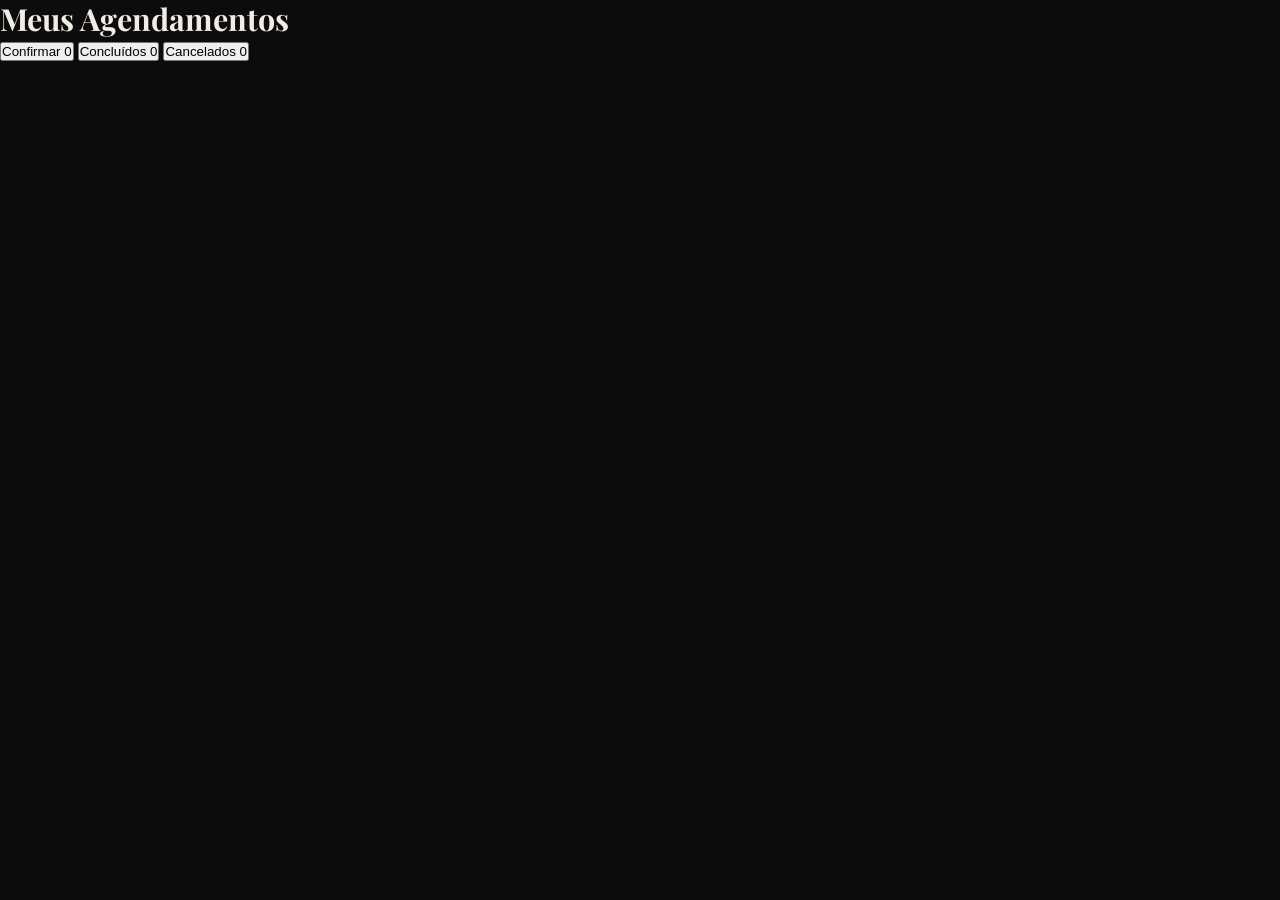
==== HTML/agendamentos.html @ f05bb77d "Add files via upload" ====
<!DOCTYPE html>
<html lang="pt-BR">
<head>
    <meta charset="UTF-8">
    <meta name="viewport" content="width=device-width, initial-scale=1">
    <link rel="icon" href="../IMG/logo.svg">
    <link href="https://fonts.googleapis.com/css2?family=Inter:wght@400;600;700&family=Playfair+Display:wght@600;700&display=swap" rel="stylesheet">
    <link rel="stylesheet" href="../CSS/base.css">
    <link rel="stylesheet" href="../CSS/componentes.css">
    <link rel="stylesheet" href="../CSS/paginas.css">
    <script src="../JAVASCRIPT/tema.js"></script>
    <title>Meus Agendamentos | Monarca Barber</title>
    <meta name="description" content="Confirme e acompanhe seus agendamentos na Monarca Barber.">
</head>
<body data-pagina="agendamentos" data-protegida="1">
    <main class="coluna">
        <h1>Meus Agendamentos</h1>
        <div class="numeros" id="resumo-topo"></div>

        <div class="abas-lojas" role="tablist">
            <button role="tab" data-aba="confirmar" aria-controls="true">Confirmar <span class="contador" id="contador-confirmar">0</span></button>
            <button role="tab" data-aba="concluidos" aria-controls="true">Concluídos <span class="contador" id="contador-concluidos">0</span></button>
            <button role="tab" data-aba="cancelados" aria-controls="true">Cancelados <span class="contador" id="contador-cancelados">0</span></button>
        </div>
        <section id="painel-confirmar"></section>
        <section id="painel-concluidos" hidden></section>
    </main>
    <script src="../JAVASCRIPT/armazenamento.js"></script>
    <script src="../JAVASCRIPT/dados.js"></script>
    <script src="../JAVASCRIPT/auth.js"></script>
    <script src="../JAVASCRIPT/topo.js"></script>
    <script src="../JAVASCRIPT/nav.js"></script>
    <script src="../JAVASCRIPT/agendamentos.js"></script>
</body>
</html>
---- CSS/base.css ----
/* ===== Base.css -> cores, reset, textos e formulários ===== */

/* Cores do tema escuro (Padrão). */
:root{
  --fundo:#0C0C0D; --fundo2: #232326; --superficie: #18181A; --texto: #F2EDE4; --texto-suave: #A9A398;
  --dourado:#C9A24B; --dourado-escuro: #8E5F26; --vinho: #7A1F2B; --verde: #1F7A4D;
  --borda: rgba(255,255,255,.12); --sombra:0 6px 18px rgba(0,0,0,.45);
}
/* Cores do tema claro. */
[data-theme="light"]{
  --fundo:#FAF7F0; --fundo2:#EFE9DA; --superficie:#FFFFFF; --texto:#1C1C1E; --texto-suave:#5A5348;
  --dourado:#A8801F; --dourado-escuro:#6F5413; --borda:rgba(0,0,0,.14); --sombra:.0 6px 18px rgba(0,0,0,.14);
}

/* Reset: tira as margens padrão do navegador e define box-sizing para border-box */
*{box-sizing:border-box;margin:0;padding:0;}
html{scroll-behavior:smooth} /* deixa mais suave na hora de rolar a tela */
body{font-family:Inter, system-ui, sans-serif; background:var(--fundo); color:var(--texto); line-height:1.6; padding-bottom:96px; transition:background .3s, color .3s;} 
/* Plano A, B e C de fontes, cor de fundo, cor da letra, a altura de cada linha, barra de baixo não cobrir o final da página e fazer a troca de cor ser suave */

/* Textos */
h1, h2, h3{font-family: 'Playfair display', Georgia, serif; line-height:1.25} /* aqui eu tô basicamente dizendo como cada um deve ser exibido: como por exemplo a fonte, o tamanho, a proporção máxima, etc */
h1{font-size:1.9rem}
h2{font-size:1.4rem;margin-bottom:14px}
h3{font: size 1.05rem;}
a{color:var(--dourado)}
img{max-width:100%; display:block}
.suave{color:var(--texto-suave)}
.centro{text-align:center}
:focus-visible{outline:3px solid var(--dourado); outline-offset:2px}

/* Formulários */
label{display:block; text-align:left; font-weight: 600; margin:14px 0 6px} /* Aqui serve para estilizar as etiquetas dos campos de formulário: usei o block para ocupar a linha inteira, alinho o texto à esquerda, adicionei um "semi-negrito" e os 3 últimos atalhos servem para adicionar espaçamentos */
input{width: 100%; min-height: 46px; padding:0 14px; border-radius: 10px; border: 2px solid var(--borda); background:var(--fundo); color:var(--texto); font: inherit} /* Aqui eu tô estilizando todos os campos de digitar do site: 
Coloquei para o campo ocupar toda a largura da caixa onde está, a altura mínima, o espaço interno (entre a borda e o texto digitado), arredondar os cantos, a borda, a cor dentro do campo, a cor do texto e mandei o campo copiar a fonte, o tamanho e o peso do elemento onde ele está para ficar igual ao resto do site. */
.erro{display:block; text-align: left; color:#ff7b7b; font-size:.85rem; min-height:1.2em; margin-top: 4px} /* Isso dq serve basicamente para configurar a mensagem de erro quando você coloca um email ou senha inválidos e conversa diretamente com o login.js e o login.html*/
[data-theme="light"] .erro{color:#b3261e} /* e por final, só pra mudar a cor do erro dependendo de qual tema estiver ativo */
---- CSS/componentes.css ----
/* ===== Componentes: peças usadas em várias partes do site ===== */

/* ===== Botão principal: gradientes dourado, borda e brilho ===== */

.bnt{display:inline-flex;align-items:center;justify-content:center;gap:8px;min-height:46px;padding:0 24px;border: 2px solid var(--dourado-escuro);background:linear-gradient(180deg,#E8C772,#C9A24B);color:#1A1306;font:inherit;font-weight:700;cursor:pointer;text-decoration:none;box-shadow:0 4px 16px rgba(201,162,75,.35);transition:transform .15s,box-shadow .15s}
/* esse .bnt eu estou configurando praticamente tudo: alinhamento, tamanho, espaçamento, borda, cores, fonte, cursor, sombra e animação. Qlqr elemento que tiver a class="bnt" ira receber essas configs */
.bnt-hover{transform:translateY(-2px);box-shadow:0 6px 18px rgba(201,162,75,.5)}
/* aqui é a animação do botão, quando o mouse passa por cima, ele sobe 2px e a sombra aumenta */
.bnt:active{transform:translateY(1px)}
.bnt-vinho{background:linear-gradient(180deg,#A12F3F, var(--vinho));border-color:#4D1219;color:#fff;box-shadow:0 4px 14px rgba(122,31,43,.4);}
.bnt-contorno{background:transparent;color:var(--dourado);border-color:var(--dourado);box-shadow:none}
.bnt-pequeno{min-height:38px;padding:0 16px;font-size:.9rem}
.bnt-icone{display:inline-flex;align-items:center;justify-content:center;width:44px;height:44px;border-radius:50%;border:1px solid var(--borda);background:var(--superficie);color:var(--texto);cursor:pointer;font-size:1.1rem}
.bnt-icone svg{width:20px;height:20px;}
.bnt-icone:hover{border-color:var(--dourado)}

/* Topo: Logo, links, tema e botão de usuário */
.topo{position:sticky;top:0;z-index:50;display:flex;align-items:center;justify-content:space-between;gap:14px;padding:10px 24px;background:var(--fundo);border-bottom:1px solid var(--borda)}
.topo-esquerda{display:flex;align-items:center;gap:28px}
.logo{display:flex;align-items:center;gap:8px;font:700 1.1rem 'Playfair Display', Georgia, serif;color:var(--dourado);text-decoration:none}
.logo svg{width:30px;height:30px}
.topo-links{display:none;gap:22px}
.topo-links a{color:var(--texto);text-decoration:none;font-size:.95rem;padding: 6px 0;border-bottom:2px solid transparent}
.topo-links a:hover,.topo-links a[aria-current="page"]{border-color:var(--dourado)}
@media(min-width: 768px){.topo-links{display:flex}}
.acoes{display:flex;gap:10px;align-items:center}
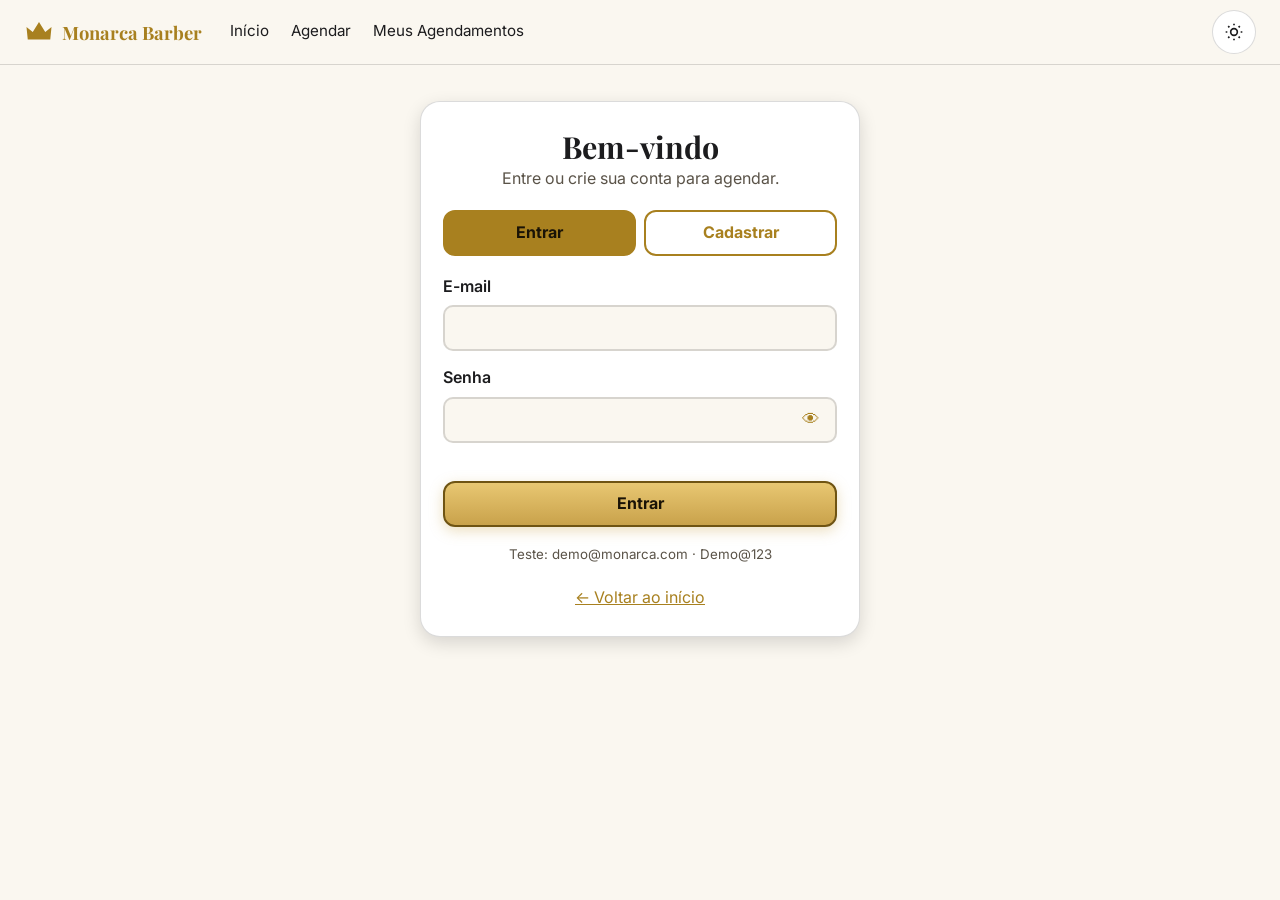
==== commit 34a52898: "Remove painel admin e conta demo, adiciona páginas e imagens" ====
--- a/HTML/agendamentos.html
+++ b/HTML/agendamentos.html
@@ -2,7 +2,7 @@
 <html lang="pt-BR">
 <head>
     <meta charset="UTF-8">
-    <meta name="viewport" content="width=device-width, initial-scale=1">
+    <meta name="viewport" content="width=device-width, initial-scale=1, viewport-fit=cover">
     <link rel="icon" href="../IMG/logo.svg">
     <link href="https://fonts.googleapis.com/css2?family=Inter:wght@400;600;700&family=Playfair+Display:wght@600;700&display=swap" rel="stylesheet">
     <link rel="stylesheet" href="../CSS/base.css">
@@ -32,4 +32,4 @@
     <script src="../JAVASCRIPT/nav.js"></script>
     <script src="../JAVASCRIPT/agendamentos.js"></script>
 </body>
-</html>+</html>
--- a/CSS/base.css
+++ b/CSS/base.css
@@ -1,37 +1,36 @@
-/* ===== Base.css -> cores, reset, textos e formulários ===== */
+/* ===== BASE: cores, reset, textos e formulários ===== */
 
-/* Cores do tema escuro (Padrão). */
+/* Cores do tema escuro (padrão). Para mudar uma cor do site inteiro, mude aqui */
 :root{
-  --fundo:#0C0C0D; --fundo2: #232326; --superficie: #18181A; --texto: #F2EDE4; --texto-suave: #A9A398;
-  --dourado:#C9A24B; --dourado-escuro: #8E5F26; --vinho: #7A1F2B; --verde: #1F7A4D;
-  --borda: rgba(255,255,255,.12); --sombra:0 6px 18px rgba(0,0,0,.45);
+  --fundo:#0C0C0D; --fundo2:#232326; --superficie:#18181A; --texto:#F2EDE4; --texto-suave:#A9A398;
+  --dourado:#C9A24B; --dourado-escuro:#8E6F26; --vinho:#7A1F2B; --verde:#1F7A4D;
+  --borda:rgba(255,255,255,.12); --sombra:0 6px 18px rgba(0,0,0,.45);
 }
-/* Cores do tema claro. */
+/* Cores do tema claro: o JavaScript só troca o data-theme e estas cores entram no lugar */
 [data-theme="light"]{
   --fundo:#FAF7F0; --fundo2:#EFE9DA; --superficie:#FFFFFF; --texto:#1C1C1E; --texto-suave:#5A5348;
-  --dourado:#A8801F; --dourado-escuro:#6F5413; --borda:rgba(0,0,0,.14); --sombra:.0 6px 18px rgba(0,0,0,.14);
+  --dourado:#A8801F; --dourado-escuro:#6F5413; --borda:rgba(0,0,0,.14); --sombra:0 6px 18px rgba(0,0,0,.14);
 }
 
-/* Reset: tira as margens padrão do navegador e define box-sizing para border-box */
-*{box-sizing:border-box;margin:0;padding:0;}
-html{scroll-behavior:smooth} /* deixa mais suave na hora de rolar a tela */
-body{font-family:Inter, system-ui, sans-serif; background:var(--fundo); color:var(--texto); line-height:1.6; padding-bottom:96px; transition:background .3s, color .3s;} 
-/* Plano A, B e C de fontes, cor de fundo, cor da letra, a altura de cada linha, barra de baixo não cobrir o final da página e fazer a troca de cor ser suave */
+/* Reset: tira as margens padrão do navegador */
+*{box-sizing:border-box;margin:0;padding:0}
+html{scroll-behavior:smooth}
+body{font-family:Inter,system-ui,sans-serif;background:var(--fundo);color:var(--texto);line-height:1.6;padding-bottom:96px;transition:background .3s,color .3s}
 
 /* Textos */
-h1, h2, h3{font-family: 'Playfair display', Georgia, serif; line-height:1.25} /* aqui eu tô basicamente dizendo como cada um deve ser exibido: como por exemplo a fonte, o tamanho, a proporção máxima, etc */
+h1,h2,h3{font-family:'Playfair Display',Georgia,serif;line-height:1.25}
 h1{font-size:1.9rem}
 h2{font-size:1.4rem;margin-bottom:14px}
-h3{font: size 1.05rem;}
+h3{font-size:1.05rem}
 a{color:var(--dourado)}
-img{max-width:100%; display:block}
+img{max-width:100%;display:block}
 .suave{color:var(--texto-suave)}
 .centro{text-align:center}
-:focus-visible{outline:3px solid var(--dourado); outline-offset:2px}
+:focus-visible{outline:3px solid var(--dourado);outline-offset:2px}
 
 /* Formulários */
-label{display:block; text-align:left; font-weight: 600; margin:14px 0 6px} /* Aqui serve para estilizar as etiquetas dos campos de formulário: usei o block para ocupar a linha inteira, alinho o texto à esquerda, adicionei um "semi-negrito" e os 3 últimos atalhos servem para adicionar espaçamentos */
-input{width: 100%; min-height: 46px; padding:0 14px; border-radius: 10px; border: 2px solid var(--borda); background:var(--fundo); color:var(--texto); font: inherit} /* Aqui eu tô estilizando todos os campos de digitar do site: 
-Coloquei para o campo ocupar toda a largura da caixa onde está, a altura mínima, o espaço interno (entre a borda e o texto digitado), arredondar os cantos, a borda, a cor dentro do campo, a cor do texto e mandei o campo copiar a fonte, o tamanho e o peso do elemento onde ele está para ficar igual ao resto do site. */
-.erro{display:block; text-align: left; color:#ff7b7b; font-size:.85rem; min-height:1.2em; margin-top: 4px} /* Isso dq serve basicamente para configurar a mensagem de erro quando você coloca um email ou senha inválidos e conversa diretamente com o login.js e o login.html*/
-[data-theme="light"] .erro{color:#b3261e} /* e por final, só pra mudar a cor do erro dependendo de qual tema estiver ativo */
+label{display:block;text-align:left;font-weight:600;margin:14px 0 6px}
+input{width:100%;min-height:46px;padding:0 14px;border-radius:10px;border:2px solid var(--borda);background:var(--fundo);color:var(--texto);font:inherit}
+input:focus{border-color:var(--dourado);outline:none}
+.erro{display:block;text-align:left;color:#ff7b7b;font-size:.85rem;min-height:1.2em;margin-top:4px}
+[data-theme="light"] .erro{color:#b3261e}
--- a/CSS/componentes.css
+++ b/CSS/componentes.css
@@ -1,27 +1,52 @@
-/* ===== Componentes: peças usadas em várias partes do site ===== */
+/* ===== COMPONENTES: peças usadas em várias páginas ===== */
 
-/* ===== Botão principal: gradientes dourado, borda e brilho ===== */
+/* Botão principal: gradiente dourado, borda e brilho */
+.btn{display:inline-flex;align-items:center;justify-content:center;gap:8px;min-height:46px;padding:0 24px;border-radius:12px;border:2px solid var(--dourado-escuro);background:linear-gradient(180deg,#E8C772,#C9A24B);color:#1A1306;font:inherit;font-weight:700;cursor:pointer;text-decoration:none;box-shadow:0 4px 14px rgba(201,162,75,.35);transition:transform .15s,box-shadow .15s}
+.btn:hover{transform:translateY(-2px);box-shadow:0 6px 18px rgba(201,162,75,.5)}
+.btn:active{transform:translateY(1px)}
+.btn-vinho{background:linear-gradient(180deg,#A12F3F,var(--vinho));border-color:#4D1219;color:#fff;box-shadow:0 4px 14px rgba(122,31,43,.4)}
+.btn-contorno{background:transparent;color:var(--dourado);border-color:var(--dourado);box-shadow:none}
+.btn-pequeno{min-height:38px;padding:0 16px;font-size:.9rem}
+.btn-icone{display:inline-flex;align-items:center;justify-content:center;width:44px;height:44px;border-radius:50%;border:1px solid var(--borda);background:var(--superficie);color:var(--texto);cursor:pointer;font-size:1.1rem}
+.btn-icone svg{width:20px;height:20px}
+.btn-icone:hover{border-color:var(--dourado)}
 
-.bnt{display:inline-flex;align-items:center;justify-content:center;gap:8px;min-height:46px;padding:0 24px;border: 2px solid var(--dourado-escuro);background:linear-gradient(180deg,#E8C772,#C9A24B);color:#1A1306;font:inherit;font-weight:700;cursor:pointer;text-decoration:none;box-shadow:0 4px 16px rgba(201,162,75,.35);transition:transform .15s,box-shadow .15s}
-/* esse .bnt eu estou configurando praticamente tudo: alinhamento, tamanho, espaçamento, borda, cores, fonte, cursor, sombra e animação. Qlqr elemento que tiver a class="bnt" ira receber essas configs */
-.bnt-hover{transform:translateY(-2px);box-shadow:0 6px 18px rgba(201,162,75,.5)}
-/* aqui é a animação do botão, quando o mouse passa por cima, ele sobe 2px e a sombra aumenta */
-.bnt:active{transform:translateY(1px)}
-.bnt-vinho{background:linear-gradient(180deg,#A12F3F, var(--vinho));border-color:#4D1219;color:#fff;box-shadow:0 4px 14px rgba(122,31,43,.4);}
-.bnt-contorno{background:transparent;color:var(--dourado);border-color:var(--dourado);box-shadow:none}
-.bnt-pequeno{min-height:38px;padding:0 16px;font-size:.9rem}
-.bnt-icone{display:inline-flex;align-items:center;justify-content:center;width:44px;height:44px;border-radius:50%;border:1px solid var(--borda);background:var(--superficie);color:var(--texto);cursor:pointer;font-size:1.1rem}
-.bnt-icone svg{width:20px;height:20px;}
-.bnt-icone:hover{border-color:var(--dourado)}
-
-/* Topo: Logo, links, tema e botão de usuário */
+/* Topo: logo, links, tema e botão do usuário */
 .topo{position:sticky;top:0;z-index:50;display:flex;align-items:center;justify-content:space-between;gap:14px;padding:10px 24px;background:var(--fundo);border-bottom:1px solid var(--borda)}
 .topo-esquerda{display:flex;align-items:center;gap:28px}
-.logo{display:flex;align-items:center;gap:8px;font:700 1.1rem 'Playfair Display', Georgia, serif;color:var(--dourado);text-decoration:none}
+.logo{display:flex;align-items:center;gap:8px;font:700 1.15rem 'Playfair Display',Georgia,serif;color:var(--dourado);text-decoration:none}
 .logo svg{width:30px;height:30px}
 .topo-links{display:none;gap:22px}
-.topo-links a{color:var(--texto);text-decoration:none;font-size:.95rem;padding: 6px 0;border-bottom:2px solid transparent}
+.topo-links a{color:var(--texto);text-decoration:none;font-size:.95rem;padding:6px 0;border-bottom:2px solid transparent}
 .topo-links a:hover,.topo-links a[aria-current="page"]{border-color:var(--dourado)}
-@media(min-width: 768px){.topo-links{display:flex}}
+@media(min-width:760px){.topo-links{display:flex}}
 .acoes{display:flex;gap:10px;align-items:center}
 
+/* Botão do usuário em formato de pílula (com avatar) */
+.pilula{display:inline-flex;align-items:center;gap:8px;min-height:46px;padding:4px 18px 4px 6px;border-radius:30px;border:1px solid var(--borda);background:var(--superficie);color:var(--texto);font:inherit;font-weight:600;text-decoration:none;cursor:pointer}
+.pilula:hover{border-color:var(--dourado)}
+.avatar{display:grid;place-items:center;width:36px;height:36px;border-radius:50%;background:var(--dourado);color:#1A1306;font-weight:700}
+.dropdown{position:relative}
+.dropdown-lista{display:none;position:absolute;right:0;top:100%;margin-top:8px;min-width:170px;background:var(--superficie);border:1px solid var(--borda);border-radius:12px;box-shadow:var(--sombra);overflow:hidden}
+.dropdown.aberto .dropdown-lista{display:block}
+.dropdown-lista a,.dropdown-lista button{display:block;width:100%;padding:12px 16px;background:none;border:0;color:var(--texto);text-align:left;text-decoration:none;font:inherit;cursor:pointer}
+.dropdown-lista a:hover,.dropdown-lista button:hover{background:var(--fundo2)}
+
+/* Moldura de foto: sem arquivo na pasta IMG, a moldura fica vazia */
+.foto-box{position:relative;width:100%;aspect-ratio:4/3;border-radius:14px;border:2px solid var(--borda);background:var(--fundo2);overflow:hidden}
+.foto-box img{width:100%;height:100%;object-fit:cover}
+.chip{display:inline-block;padding:8px 16px;border-radius:20px;background:var(--fundo2);font-size:.9rem}
+.estrelas{color:var(--dourado);letter-spacing:2px}
+
+/* Aviso (toast) */
+.aviso{position:fixed;left:50%;bottom:110px;transform:translateX(-50%);background:var(--superficie);border:2px solid var(--dourado);padding:12px 20px;border-radius:12px;box-shadow:var(--sombra);z-index:90}
+
+/* Barra flutuante com 3 abas (criada pelo nav.js) */
+.barra{position:fixed;z-index:60;bottom:0;left:0;right:0;display:flex;justify-content:space-around;background:var(--superficie);border-top:1px solid var(--dourado);padding:6px 0 calc(6px + env(safe-area-inset-bottom))}
+.barra a{display:flex;flex-direction:column;align-items:center;min-height:48px;padding:6px 18px;border-radius:12px;font-size:.75rem;color:var(--texto);text-decoration:none}
+.barra svg{width:22px;height:22px}
+.barra a[aria-current="page"]{background:var(--dourado);color:#1A1306;font-weight:700}
+@media(min-width:800px){.barra{left:50%;right:auto;transform:translateX(-50%);bottom:18px;gap:6px;padding:6px 10px;border:1px solid var(--dourado);border-radius:40px;box-shadow:var(--sombra)}.barra a{border-radius:30px}}
+
+/* Quem pediu menos movimento no sistema não vê animações */
+@media(prefers-reduced-motion:reduce){*{transition:none!important;animation:none!important;scroll-behavior:auto!important}}
--- a/CSS/paginas.css
+++ b/CSS/paginas.css
@@ -0,0 +1,106 @@
+/* ===== PÁGINAS: estilos de cada tela ===== */
+
+/* INÍCIO: duas colunas no computador (conteúdo + cartão lateral), uma coluna no celular */
+.pagina{display:grid;gap:28px;max-width:1100px;margin:0 auto;padding:28px 20px}
+@media(min-width:900px){.pagina{grid-template-columns:minmax(0,2fr) minmax(0,1fr);align-items:start}}
+
+/* Cabeçalho da barbearia: logo redonda, nome, nota e botão de agendar */
+.cabecalho-loja{display:flex;align-items:center;gap:14px;flex-wrap:wrap;margin-bottom:20px}
+.logo-redondo{display:grid;place-items:center;width:58px;height:58px;border-radius:50%;border:3px solid var(--dourado);background:var(--superficie);color:var(--dourado)}
+.logo-redondo svg{width:30px;height:30px}
+.cabecalho-loja .btn{margin-left:auto}
+.selo{display:inline-block;margin-bottom:18px;padding:6px 16px;border-radius:20px;background:var(--fundo2);border:1px solid var(--dourado);color:var(--dourado);font-size:.9rem;font-weight:600}
+
+/* Galeria de cima: 1 foto grande à esquerda e 2 menores à direita */
+.galeria-topo{display:grid;grid-template-columns:2fr 1fr;grid-template-rows:1fr 1fr;gap:10px;height:clamp(240px,42vw,440px);margin-bottom:24px}
+.galeria-topo button{padding:0;border:0;background:none;cursor:pointer}
+.galeria-topo button:first-child{grid-row:span 2}
+.galeria-topo .foto-box{height:100%;aspect-ratio:auto}
+.mais-fotos{position:absolute;inset:0;display:grid;place-items:center;background:rgba(0,0,0,.55);color:#fff;font-weight:700}
+
+/* Abas (Serviços, Profissionais...) com sublinhado dourado na aba ativa */
+.abas-loja{display:flex;gap:24px;border-bottom:1px solid var(--borda);margin-bottom:20px;overflow-x:auto}
+.abas-loja button{padding:12px 0;border:0;border-bottom:3px solid transparent;background:none;color:var(--texto-suave);font:inherit;font-weight:600;cursor:pointer;white-space:nowrap}
+.abas-loja button[aria-selected="true"]{color:var(--texto);border-color:var(--dourado)}
+.filtros{display:flex;flex-wrap:wrap;gap:10px;margin-bottom:6px}
+.filtros button{min-height:40px;padding:0 18px;border-radius:25px;border:1px solid var(--borda);background:var(--superficie);color:var(--texto);font:inherit;cursor:pointer;transition:background .2s}
+.filtros button:hover{border-color:var(--dourado)}
+.filtros button.ativo{background:var(--dourado);border-color:var(--dourado);color:#1A1306;font-weight:600}
+
+/* Linhas de serviço, profissional e avaliação */
+.linha{display:flex;align-items:center;gap:14px;margin-top:12px;padding:14px;background:var(--superficie);border:1px solid var(--borda);border-radius:14px}
+.linha .foto-box{width:72px;aspect-ratio:1;flex-shrink:0;border-radius:12px}
+.linha .info{flex:1}
+.linha .preco{color:var(--dourado);font-weight:700}
+.linha.redonda .foto-box{border-radius:50%}
+.avaliacao{display:block}
+.resumo-notas{text-align:center;margin-bottom:10px}
+.resumo-notas strong{font:700 3rem 'Playfair Display',serif;color:var(--dourado)}
+.barra-nota{display:flex;align-items:center;gap:8px;max-width:300px;margin:4px auto}
+.barra-nota div{flex:1;height:8px;border-radius:4px;background:var(--fundo2);overflow:hidden}
+.barra-nota i{display:block;height:100%;background:var(--dourado)}
+.numeros{display:flex;gap:12px;flex-wrap:wrap;margin:18px 0}
+.numeros div{flex:1;min-width:120px;padding:14px;text-align:center;background:var(--superficie);border:1px solid var(--borda);border-radius:14px}
+.numeros strong{display:block;font:700 1.8rem 'Playfair Display',serif;color:var(--dourado)}
+.trajetoria{display:flex;flex-wrap:wrap;gap:10px;list-style:none}
+.trajetoria li{padding:8px 16px;border-radius:20px;background:var(--fundo2)}
+
+/* Cartão lateral: localização, horários, contato e pagamento */
+.lateral{padding:24px;background:var(--superficie);border:1px solid var(--borda);border-radius:24px}
+.lateral section{padding:20px 0;border-top:1px solid var(--borda)}
+.lateral section:first-child{padding-top:0;border-top:0}
+.lateral h2{font-size:1.05rem;margin-bottom:12px}
+.endereco{display:flex;align-items:center;justify-content:space-between;gap:14px;font-size:.92rem}
+.seta-maps{flex-shrink:0;display:grid;place-items:center;width:46px;height:46px;border-radius:50%;border:2px solid var(--texto);background:var(--texto);color:var(--fundo)}
+.seta-maps svg{width:22px;height:22px}
+.dia{display:flex;justify-content:space-between;align-items:center;padding:6px 0;font-size:.92rem;color:var(--texto-suave)}
+.dia.hoje{color:var(--texto);font-weight:600}
+.badge-hoje{margin-left:8px;padding:2px 10px;border-radius:12px;background:var(--verde);color:#fff;font-size:.75rem}
+.contatos{display:grid;gap:10px}
+.chips{display:flex;flex-wrap:wrap;gap:10px}
+
+/* Rodapé e galeria ampliada (lightbox) */
+.rodape{padding:32px 20px;text-align:center;border-top:1px solid var(--borda);font-size:.9rem}
+.rodape .logo{justify-content:center}
+.lightbox{position:fixed;inset:0;z-index:100;display:none;align-items:center;justify-content:center;gap:8px;padding:16px;background:rgba(0,0,0,.88)}
+.lightbox.aberto{display:flex}
+.lightbox .foto-box{max-width:min(640px,80vw)}
+.lightbox button{width:46px;height:46px;border-radius:50%;border:1px solid var(--dourado);background:var(--superficie);color:var(--dourado);font-size:1.6rem;cursor:pointer}
+
+/* LOGIN e telas em construção: caixa centralizada */
+.caixa,.vazio{max-width:440px;margin:36px auto;padding:26px 22px;text-align:center;background:var(--superficie);border:1px solid var(--borda);border-radius:20px;box-shadow:var(--sombra)}
+.abas{display:flex;gap:8px;margin:18px 0}
+.abas button{flex:1;min-height:46px;border-radius:12px;border:2px solid var(--dourado);background:transparent;color:var(--dourado);font:inherit;font-weight:700;cursor:pointer}
+.abas button[aria-selected="true"]{background:var(--dourado);color:#1A1306}
+.campo-senha{position:relative}
+.campo-senha .ver-senha{position:absolute;right:6px;top:3px;width:40px;height:40px;border:0;background:none;color:var(--dourado);cursor:pointer;font-size:1.1rem}
+form .btn{width:100%;margin-top:18px}
+
+/* AGENDAR e AGENDAMENTOS: coluna central estreita */
+.coluna{max-width:760px;margin:0 auto;padding:28px 20px}
+.coluna h1{margin-bottom:6px}
+.passo{margin-top:28px}
+.passo h2{display:flex;align-items:center;gap:10px}
+.passo h2 span{display:grid;place-items:center;width:30px;height:30px;border-radius:50%;background:var(--dourado);color:#1A1306;font:700 .95rem Inter,sans-serif}
+
+/* Opções clicáveis (serviço e barbeiro): a selecionada ganha borda e fundo dourados */
+.opcao{width:100%;font:inherit;color:var(--texto);text-align:left;cursor:pointer;transition:border-color .2s}
+.opcao:hover{border-color:var(--dourado)}
+.opcao.selecionado,.horario.selecionado{border-color:var(--dourado);background:rgba(201,162,75,.18)}
+.opcao.selecionado .info strong::after{content:" ✓";color:var(--dourado)}
+
+/* Grade de horários: os indisponíveis ficam apagados e riscados */
+.horarios{display:grid;grid-template-columns:repeat(auto-fill,minmax(84px,1fr));gap:10px}
+.horario{min-height:44px;border-radius:10px;border:1px solid var(--borda);background:var(--superficie);color:var(--texto);font:inherit;cursor:pointer}
+.horario:hover:not(:disabled){border-color:var(--dourado)}
+.horario:disabled{opacity:.4;text-decoration:line-through;cursor:not-allowed}
+.horarios p{grid-column:1/-1}
+.resumo-agendar{margin-top:28px;padding:18px;background:var(--superficie);border:1px solid var(--dourado);border-radius:16px}
+.resumo-agendar .btn{width:100%;margin-top:14px}
+.btn:disabled{opacity:.45;cursor:not-allowed;transform:none;box-shadow:none}
+
+/* Cartões da tela de agendamentos */
+.cartao{margin-top:14px;padding:16px;background:var(--superficie);border:1px solid var(--borda);border-left:5px solid var(--dourado);border-radius:14px}
+.topo-cartao{display:flex;justify-content:space-between;align-items:center;gap:10px;margin-bottom:6px;text-transform:capitalize}
+.acoes-cartao{display:flex;flex-wrap:wrap;gap:10px;margin-top:12px}
+.contador{display:inline-block;min-width:22px;margin-left:6px;padding:0 7px;border-radius:12px;background:var(--fundo2);color:var(--texto);font-size:.8rem}
